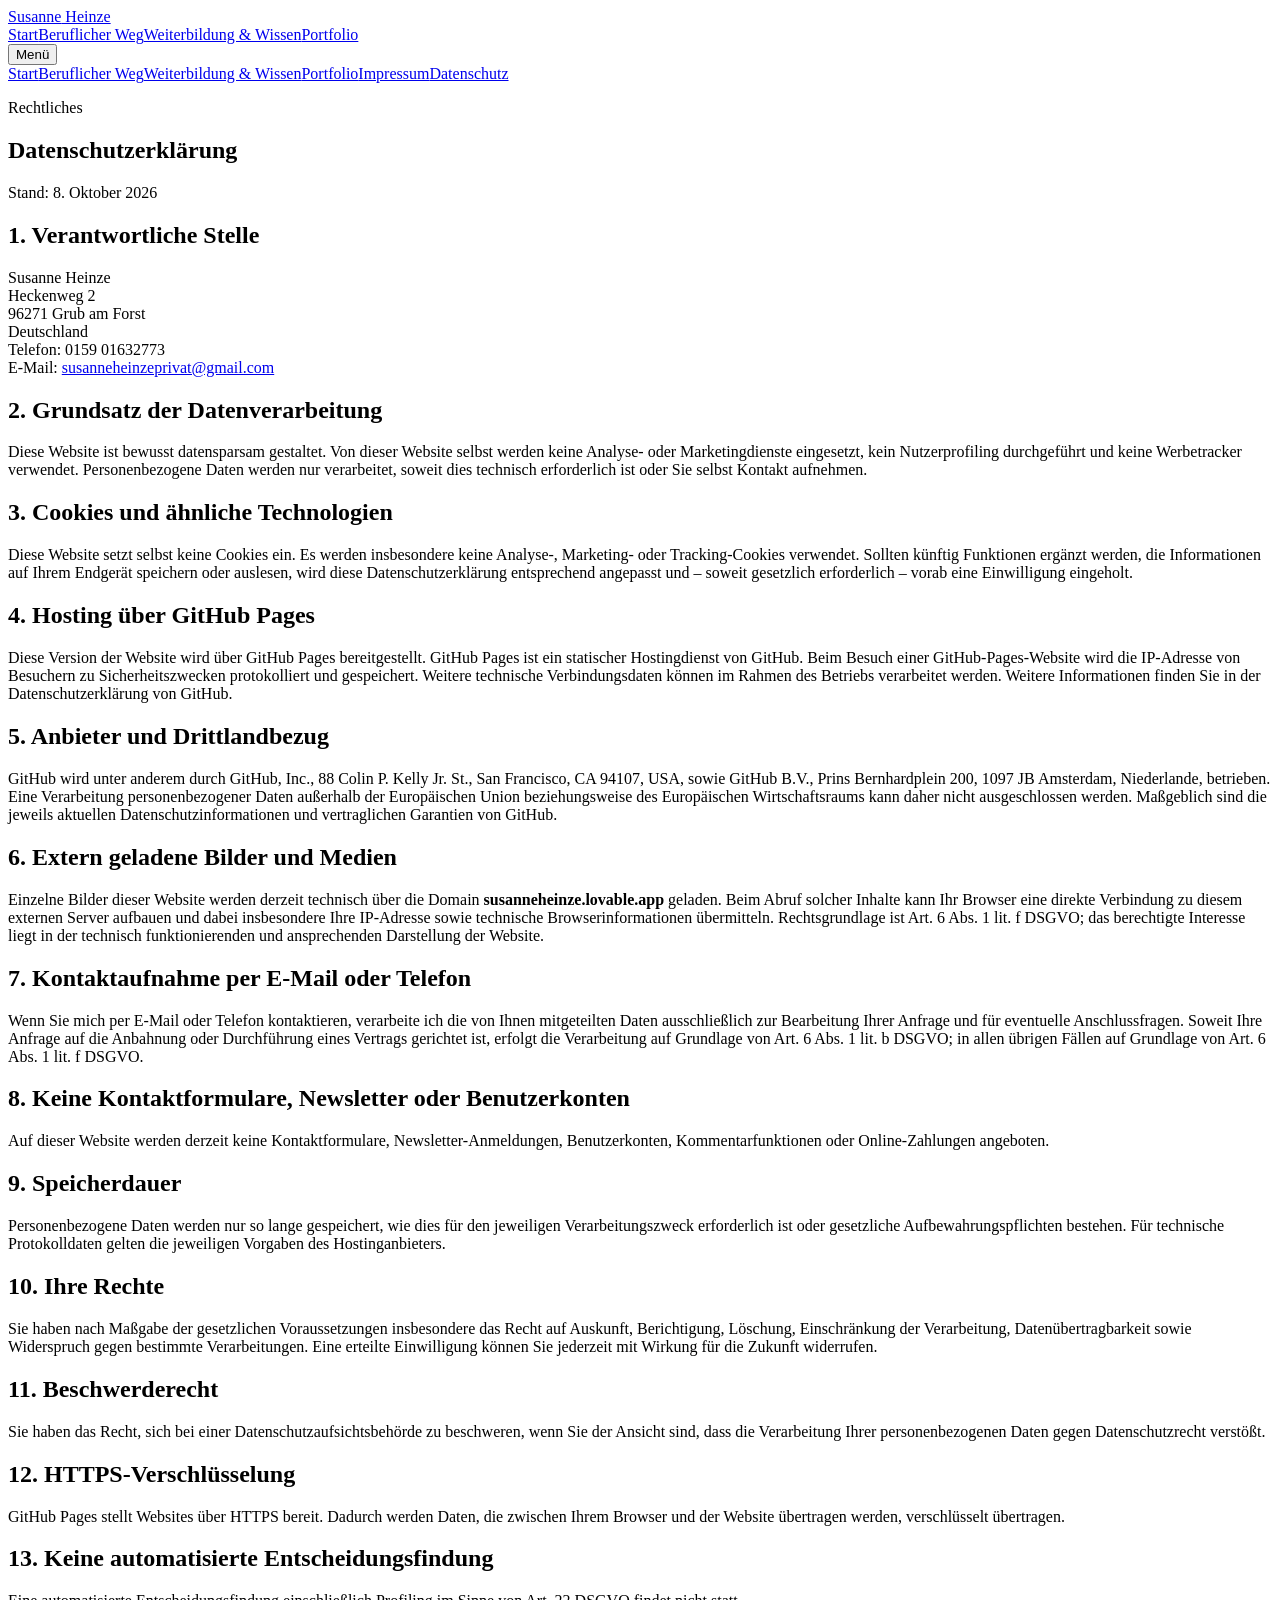
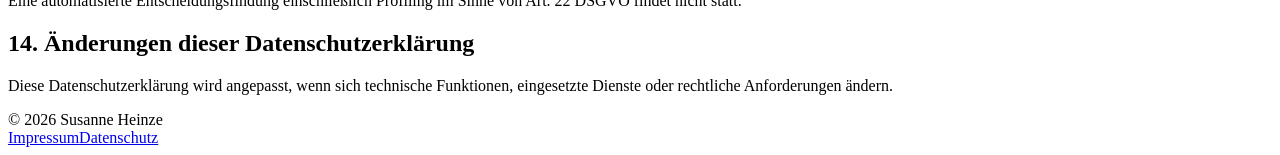
==== v2/datenschutz.html @ 0664cd31 "Create Version 2: v2/datenschutz.html" ====
<!doctype html>
<html lang="de">
<head><meta charset="utf-8"><meta name="viewport" content="width=device-width,initial-scale=1"><title>Datenschutz | Susanne Heinze</title><link rel="stylesheet" href="style.css"></head>
<body>
<header class="site-header"><div class="shell header-inner"><a class="brand" href="index.html"><span>Susanne</span> Heinze</a><nav class="desktop-nav" aria-label="Hauptnavigation"><a href="index.html">Start</a><a href="beruflicher-weg.html">Beruflicher Weg</a><a href="weiterbildung-wissen.html">Weiterbildung & Wissen</a><a href="portfolio.html">Portfolio</a></nav><button class="menu-button" type="button" aria-expanded="false">Menü</button></div><div class="mobile-nav" aria-hidden="true"><a href="index.html">Start</a><a href="beruflicher-weg.html">Beruflicher Weg</a><a href="weiterbildung-wissen.html">Weiterbildung & Wissen</a><a href="portfolio.html">Portfolio</a><a href="impressum.html">Impressum</a><a href="datenschutz.html">Datenschutz</a></div></header>
<main>
<section class="page-hero compact"><div class="shell page-hero-inner reveal"><p class="kicker">Rechtliches</p><h1>Datenschutzerklärung</h1><p>Stand: 8. Oktober 2026</p></div></section>
<section class="section"><div class="shell legal-copy reveal">
<h2>1. Verantwortliche Stelle</h2><p>Susanne Heinze<br>Heckenweg 2<br>96271 Grub am Forst<br>Deutschland<br>Telefon: 0159 01632773<br>E-Mail: <a href="mailto:susanneheinzeprivat@gmail.com">susanneheinzeprivat@gmail.com</a></p>
<h2>2. Grundsatz der Datenverarbeitung</h2><p>Diese Website ist bewusst datensparsam gestaltet. Von dieser Website selbst werden keine Analyse- oder Marketingdienste eingesetzt, kein Nutzerprofiling durchgeführt und keine Werbetracker verwendet. Personenbezogene Daten werden nur verarbeitet, soweit dies technisch erforderlich ist oder Sie selbst Kontakt aufnehmen.</p>
<h2>3. Cookies und ähnliche Technologien</h2><p>Diese Website setzt selbst keine Cookies ein. Es werden insbesondere keine Analyse-, Marketing- oder Tracking-Cookies verwendet. Sollten künftig Funktionen ergänzt werden, die Informationen auf Ihrem Endgerät speichern oder auslesen, wird diese Datenschutzerklärung entsprechend angepasst und – soweit gesetzlich erforderlich – vorab eine Einwilligung eingeholt.</p>
<h2>4. Hosting über GitHub Pages</h2><p>Diese Version der Website wird über GitHub Pages bereitgestellt. GitHub Pages ist ein statischer Hostingdienst von GitHub. Beim Besuch einer GitHub-Pages-Website wird die IP-Adresse von Besuchern zu Sicherheitszwecken protokolliert und gespeichert. Weitere technische Verbindungsdaten können im Rahmen des Betriebs verarbeitet werden. Weitere Informationen finden Sie in der Datenschutzerklärung von GitHub.</p>
<h2>5. Anbieter und Drittlandbezug</h2><p>GitHub wird unter anderem durch GitHub, Inc., 88 Colin P. Kelly Jr. St., San Francisco, CA 94107, USA, sowie GitHub B.V., Prins Bernhardplein 200, 1097 JB Amsterdam, Niederlande, betrieben. Eine Verarbeitung personenbezogener Daten außerhalb der Europäischen Union beziehungsweise des Europäischen Wirtschaftsraums kann daher nicht ausgeschlossen werden. Maßgeblich sind die jeweils aktuellen Datenschutzinformationen und vertraglichen Garantien von GitHub.</p>
<h2>6. Extern geladene Bilder und Medien</h2><p>Einzelne Bilder dieser Website werden derzeit technisch über die Domain <strong>susanneheinze.lovable.app</strong> geladen. Beim Abruf solcher Inhalte kann Ihr Browser eine direkte Verbindung zu diesem externen Server aufbauen und dabei insbesondere Ihre IP-Adresse sowie technische Browserinformationen übermitteln. Rechtsgrundlage ist Art. 6 Abs. 1 lit. f DSGVO; das berechtigte Interesse liegt in der technisch funktionierenden und ansprechenden Darstellung der Website.</p>
<h2>7. Kontaktaufnahme per E-Mail oder Telefon</h2><p>Wenn Sie mich per E-Mail oder Telefon kontaktieren, verarbeite ich die von Ihnen mitgeteilten Daten ausschließlich zur Bearbeitung Ihrer Anfrage und für eventuelle Anschlussfragen. Soweit Ihre Anfrage auf die Anbahnung oder Durchführung eines Vertrags gerichtet ist, erfolgt die Verarbeitung auf Grundlage von Art. 6 Abs. 1 lit. b DSGVO; in allen übrigen Fällen auf Grundlage von Art. 6 Abs. 1 lit. f DSGVO.</p>
<h2>8. Keine Kontaktformulare, Newsletter oder Benutzerkonten</h2><p>Auf dieser Website werden derzeit keine Kontaktformulare, Newsletter-Anmeldungen, Benutzerkonten, Kommentarfunktionen oder Online-Zahlungen angeboten.</p>
<h2>9. Speicherdauer</h2><p>Personenbezogene Daten werden nur so lange gespeichert, wie dies für den jeweiligen Verarbeitungszweck erforderlich ist oder gesetzliche Aufbewahrungspflichten bestehen. Für technische Protokolldaten gelten die jeweiligen Vorgaben des Hostinganbieters.</p>
<h2>10. Ihre Rechte</h2><p>Sie haben nach Maßgabe der gesetzlichen Voraussetzungen insbesondere das Recht auf Auskunft, Berichtigung, Löschung, Einschränkung der Verarbeitung, Datenübertragbarkeit sowie Widerspruch gegen bestimmte Verarbeitungen. Eine erteilte Einwilligung können Sie jederzeit mit Wirkung für die Zukunft widerrufen.</p>
<h2>11. Beschwerderecht</h2><p>Sie haben das Recht, sich bei einer Datenschutzaufsichtsbehörde zu beschweren, wenn Sie der Ansicht sind, dass die Verarbeitung Ihrer personenbezogenen Daten gegen Datenschutzrecht verstößt.</p>
<h2>12. HTTPS-Verschlüsselung</h2><p>GitHub Pages stellt Websites über HTTPS bereit. Dadurch werden Daten, die zwischen Ihrem Browser und der Website übertragen werden, verschlüsselt übertragen.</p>
<h2>13. Keine automatisierte Entscheidungsfindung</h2><p>Eine automatisierte Entscheidungsfindung einschließlich Profiling im Sinne von Art. 22 DSGVO findet nicht statt.</p>
<h2>14. Änderungen dieser Datenschutzerklärung</h2><p>Diese Datenschutzerklärung wird angepasst, wenn sich technische Funktionen, eingesetzte Dienste oder rechtliche Anforderungen ändern.</p>
</div></section>
</main>
<footer class="site-footer"><div class="shell footer-inner"><span>© 2026 Susanne Heinze</span><div><a href="impressum.html">Impressum</a><a href="datenschutz.html">Datenschutz</a></div></div></footer>
<script src="script.js"></script>
</body>
</html>
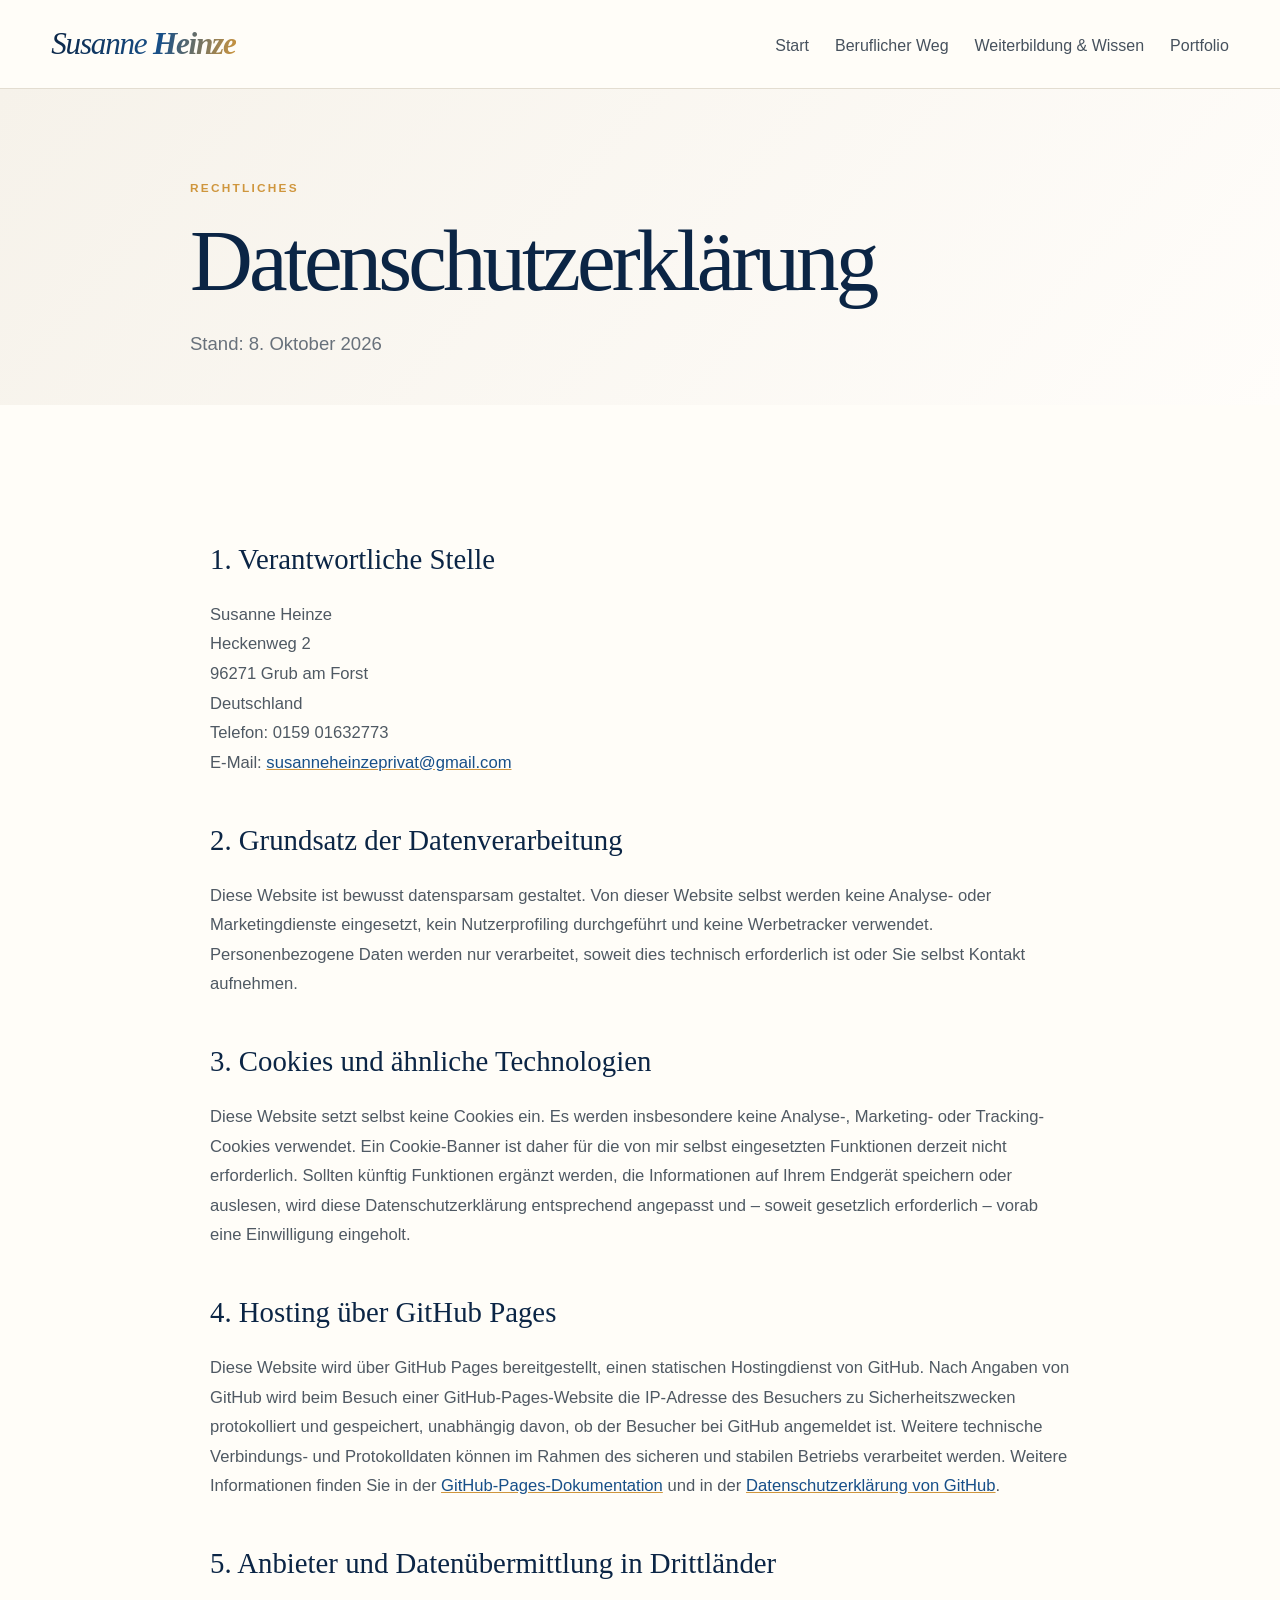
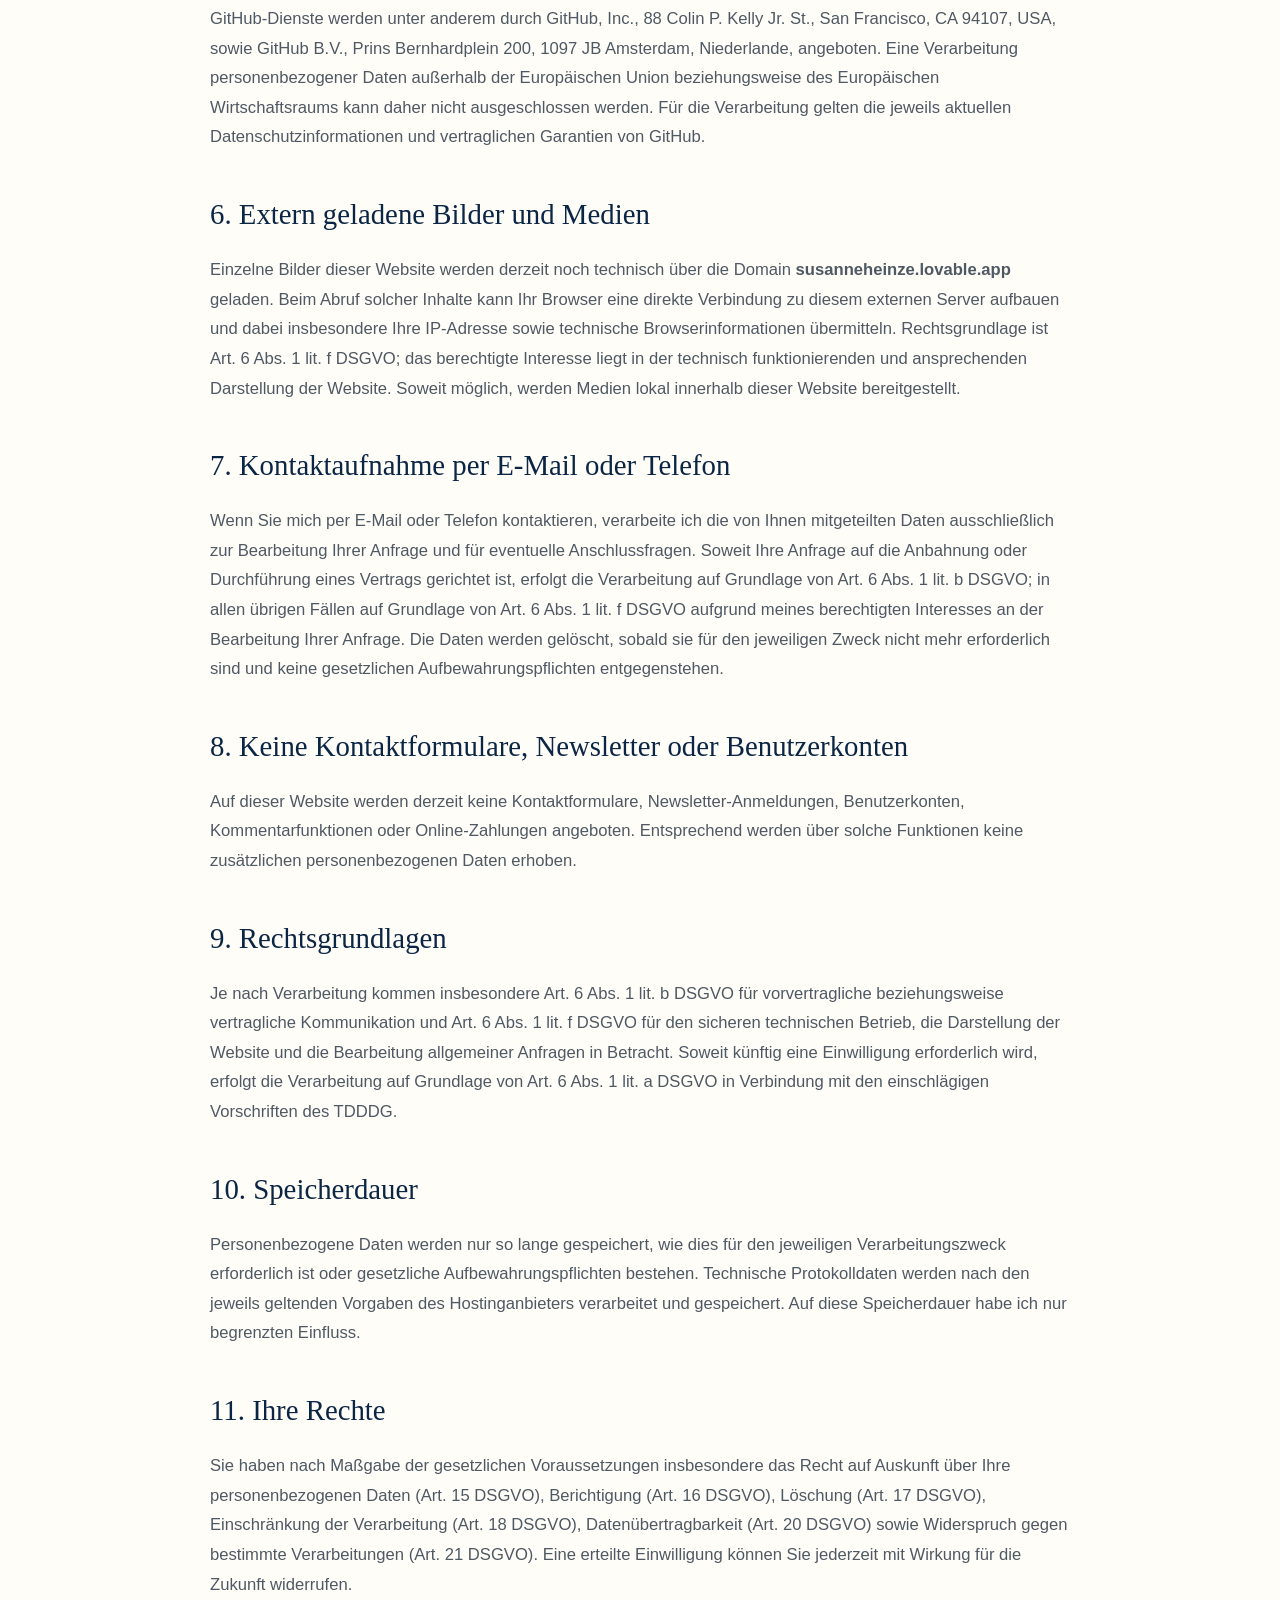
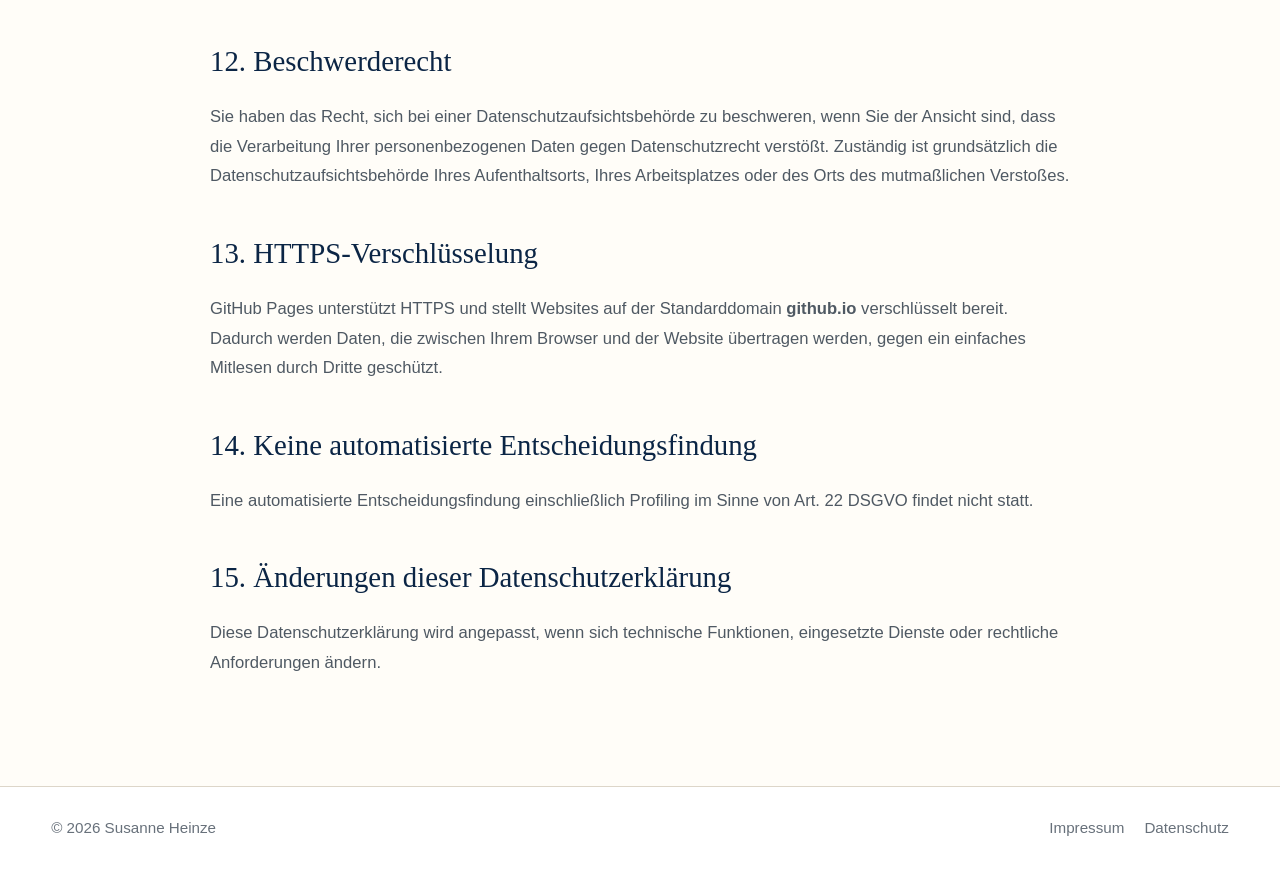
==== commit 6c1b26d3: "Restore detailed privacy policy for GitHub Pages" ====
--- a/v2/datenschutz.html
+++ b/v2/datenschutz.html
@@ -6,20 +6,50 @@
 <main>
 <section class="page-hero compact"><div class="shell page-hero-inner reveal"><p class="kicker">Rechtliches</p><h1>Datenschutzerklärung</h1><p>Stand: 8. Oktober 2026</p></div></section>
 <section class="section"><div class="shell legal-copy reveal">
-<h2>1. Verantwortliche Stelle</h2><p>Susanne Heinze<br>Heckenweg 2<br>96271 Grub am Forst<br>Deutschland<br>Telefon: 0159 01632773<br>E-Mail: <a href="mailto:susanneheinzeprivat@gmail.com">susanneheinzeprivat@gmail.com</a></p>
-<h2>2. Grundsatz der Datenverarbeitung</h2><p>Diese Website ist bewusst datensparsam gestaltet. Von dieser Website selbst werden keine Analyse- oder Marketingdienste eingesetzt, kein Nutzerprofiling durchgeführt und keine Werbetracker verwendet. Personenbezogene Daten werden nur verarbeitet, soweit dies technisch erforderlich ist oder Sie selbst Kontakt aufnehmen.</p>
-<h2>3. Cookies und ähnliche Technologien</h2><p>Diese Website setzt selbst keine Cookies ein. Es werden insbesondere keine Analyse-, Marketing- oder Tracking-Cookies verwendet. Sollten künftig Funktionen ergänzt werden, die Informationen auf Ihrem Endgerät speichern oder auslesen, wird diese Datenschutzerklärung entsprechend angepasst und – soweit gesetzlich erforderlich – vorab eine Einwilligung eingeholt.</p>
-<h2>4. Hosting über GitHub Pages</h2><p>Diese Version der Website wird über GitHub Pages bereitgestellt. GitHub Pages ist ein statischer Hostingdienst von GitHub. Beim Besuch einer GitHub-Pages-Website wird die IP-Adresse von Besuchern zu Sicherheitszwecken protokolliert und gespeichert. Weitere technische Verbindungsdaten können im Rahmen des Betriebs verarbeitet werden. Weitere Informationen finden Sie in der Datenschutzerklärung von GitHub.</p>
-<h2>5. Anbieter und Drittlandbezug</h2><p>GitHub wird unter anderem durch GitHub, Inc., 88 Colin P. Kelly Jr. St., San Francisco, CA 94107, USA, sowie GitHub B.V., Prins Bernhardplein 200, 1097 JB Amsterdam, Niederlande, betrieben. Eine Verarbeitung personenbezogener Daten außerhalb der Europäischen Union beziehungsweise des Europäischen Wirtschaftsraums kann daher nicht ausgeschlossen werden. Maßgeblich sind die jeweils aktuellen Datenschutzinformationen und vertraglichen Garantien von GitHub.</p>
-<h2>6. Extern geladene Bilder und Medien</h2><p>Einzelne Bilder dieser Website werden derzeit technisch über die Domain <strong>susanneheinze.lovable.app</strong> geladen. Beim Abruf solcher Inhalte kann Ihr Browser eine direkte Verbindung zu diesem externen Server aufbauen und dabei insbesondere Ihre IP-Adresse sowie technische Browserinformationen übermitteln. Rechtsgrundlage ist Art. 6 Abs. 1 lit. f DSGVO; das berechtigte Interesse liegt in der technisch funktionierenden und ansprechenden Darstellung der Website.</p>
-<h2>7. Kontaktaufnahme per E-Mail oder Telefon</h2><p>Wenn Sie mich per E-Mail oder Telefon kontaktieren, verarbeite ich die von Ihnen mitgeteilten Daten ausschließlich zur Bearbeitung Ihrer Anfrage und für eventuelle Anschlussfragen. Soweit Ihre Anfrage auf die Anbahnung oder Durchführung eines Vertrags gerichtet ist, erfolgt die Verarbeitung auf Grundlage von Art. 6 Abs. 1 lit. b DSGVO; in allen übrigen Fällen auf Grundlage von Art. 6 Abs. 1 lit. f DSGVO.</p>
-<h2>8. Keine Kontaktformulare, Newsletter oder Benutzerkonten</h2><p>Auf dieser Website werden derzeit keine Kontaktformulare, Newsletter-Anmeldungen, Benutzerkonten, Kommentarfunktionen oder Online-Zahlungen angeboten.</p>
-<h2>9. Speicherdauer</h2><p>Personenbezogene Daten werden nur so lange gespeichert, wie dies für den jeweiligen Verarbeitungszweck erforderlich ist oder gesetzliche Aufbewahrungspflichten bestehen. Für technische Protokolldaten gelten die jeweiligen Vorgaben des Hostinganbieters.</p>
-<h2>10. Ihre Rechte</h2><p>Sie haben nach Maßgabe der gesetzlichen Voraussetzungen insbesondere das Recht auf Auskunft, Berichtigung, Löschung, Einschränkung der Verarbeitung, Datenübertragbarkeit sowie Widerspruch gegen bestimmte Verarbeitungen. Eine erteilte Einwilligung können Sie jederzeit mit Wirkung für die Zukunft widerrufen.</p>
-<h2>11. Beschwerderecht</h2><p>Sie haben das Recht, sich bei einer Datenschutzaufsichtsbehörde zu beschweren, wenn Sie der Ansicht sind, dass die Verarbeitung Ihrer personenbezogenen Daten gegen Datenschutzrecht verstößt.</p>
-<h2>12. HTTPS-Verschlüsselung</h2><p>GitHub Pages stellt Websites über HTTPS bereit. Dadurch werden Daten, die zwischen Ihrem Browser und der Website übertragen werden, verschlüsselt übertragen.</p>
-<h2>13. Keine automatisierte Entscheidungsfindung</h2><p>Eine automatisierte Entscheidungsfindung einschließlich Profiling im Sinne von Art. 22 DSGVO findet nicht statt.</p>
-<h2>14. Änderungen dieser Datenschutzerklärung</h2><p>Diese Datenschutzerklärung wird angepasst, wenn sich technische Funktionen, eingesetzte Dienste oder rechtliche Anforderungen ändern.</p>
+<h2>1. Verantwortliche Stelle</h2>
+<p>Susanne Heinze<br>Heckenweg 2<br>96271 Grub am Forst<br>Deutschland<br>Telefon: 0159 01632773<br>E-Mail: <a href="mailto:susanneheinzeprivat@gmail.com">susanneheinzeprivat@gmail.com</a></p>
+
+<h2>2. Grundsatz der Datenverarbeitung</h2>
+<p>Diese Website ist bewusst datensparsam gestaltet. Von dieser Website selbst werden keine Analyse- oder Marketingdienste eingesetzt, kein Nutzerprofiling durchgeführt und keine Werbetracker verwendet. Personenbezogene Daten werden nur verarbeitet, soweit dies technisch erforderlich ist oder Sie selbst Kontakt aufnehmen.</p>
+
+<h2>3. Cookies und ähnliche Technologien</h2>
+<p>Diese Website setzt selbst keine Cookies ein. Es werden insbesondere keine Analyse-, Marketing- oder Tracking-Cookies verwendet. Ein Cookie-Banner ist daher für die von mir selbst eingesetzten Funktionen derzeit nicht erforderlich. Sollten künftig Funktionen ergänzt werden, die Informationen auf Ihrem Endgerät speichern oder auslesen, wird diese Datenschutzerklärung entsprechend angepasst und – soweit gesetzlich erforderlich – vorab eine Einwilligung eingeholt.</p>
+
+<h2>4. Hosting über GitHub Pages</h2>
+<p>Diese Website wird über GitHub Pages bereitgestellt, einen statischen Hostingdienst von GitHub. Nach Angaben von GitHub wird beim Besuch einer GitHub-Pages-Website die IP-Adresse des Besuchers zu Sicherheitszwecken protokolliert und gespeichert, unabhängig davon, ob der Besucher bei GitHub angemeldet ist. Weitere technische Verbindungs- und Protokolldaten können im Rahmen des sicheren und stabilen Betriebs verarbeitet werden. Weitere Informationen finden Sie in der <a href="https://docs.github.com/de/pages/getting-started-with-github-pages/what-is-github-pages" target="_blank" rel="noopener">GitHub-Pages-Dokumentation</a> und in der <a href="https://docs.github.com/de/site-policy/privacy-policies/github-general-privacy-statement" target="_blank" rel="noopener">Datenschutzerklärung von GitHub</a>.</p>
+
+<h2>5. Anbieter und Datenübermittlung in Drittländer</h2>
+<p>GitHub-Dienste werden unter anderem durch GitHub, Inc., 88 Colin P. Kelly Jr. St., San Francisco, CA 94107, USA, sowie GitHub B.V., Prins Bernhardplein 200, 1097 JB Amsterdam, Niederlande, angeboten. Eine Verarbeitung personenbezogener Daten außerhalb der Europäischen Union beziehungsweise des Europäischen Wirtschaftsraums kann daher nicht ausgeschlossen werden. Für die Verarbeitung gelten die jeweils aktuellen Datenschutzinformationen und vertraglichen Garantien von GitHub.</p>
+
+<h2>6. Extern geladene Bilder und Medien</h2>
+<p>Einzelne Bilder dieser Website werden derzeit noch technisch über die Domain <strong>susanneheinze.lovable.app</strong> geladen. Beim Abruf solcher Inhalte kann Ihr Browser eine direkte Verbindung zu diesem externen Server aufbauen und dabei insbesondere Ihre IP-Adresse sowie technische Browserinformationen übermitteln. Rechtsgrundlage ist Art. 6 Abs. 1 lit. f DSGVO; das berechtigte Interesse liegt in der technisch funktionierenden und ansprechenden Darstellung der Website. Soweit möglich, werden Medien lokal innerhalb dieser Website bereitgestellt.</p>
+
+<h2>7. Kontaktaufnahme per E-Mail oder Telefon</h2>
+<p>Wenn Sie mich per E-Mail oder Telefon kontaktieren, verarbeite ich die von Ihnen mitgeteilten Daten ausschließlich zur Bearbeitung Ihrer Anfrage und für eventuelle Anschlussfragen. Soweit Ihre Anfrage auf die Anbahnung oder Durchführung eines Vertrags gerichtet ist, erfolgt die Verarbeitung auf Grundlage von Art. 6 Abs. 1 lit. b DSGVO; in allen übrigen Fällen auf Grundlage von Art. 6 Abs. 1 lit. f DSGVO aufgrund meines berechtigten Interesses an der Bearbeitung Ihrer Anfrage. Die Daten werden gelöscht, sobald sie für den jeweiligen Zweck nicht mehr erforderlich sind und keine gesetzlichen Aufbewahrungspflichten entgegenstehen.</p>
+
+<h2>8. Keine Kontaktformulare, Newsletter oder Benutzerkonten</h2>
+<p>Auf dieser Website werden derzeit keine Kontaktformulare, Newsletter-Anmeldungen, Benutzerkonten, Kommentarfunktionen oder Online-Zahlungen angeboten. Entsprechend werden über solche Funktionen keine zusätzlichen personenbezogenen Daten erhoben.</p>
+
+<h2>9. Rechtsgrundlagen</h2>
+<p>Je nach Verarbeitung kommen insbesondere Art. 6 Abs. 1 lit. b DSGVO für vorvertragliche beziehungsweise vertragliche Kommunikation und Art. 6 Abs. 1 lit. f DSGVO für den sicheren technischen Betrieb, die Darstellung der Website und die Bearbeitung allgemeiner Anfragen in Betracht. Soweit künftig eine Einwilligung erforderlich wird, erfolgt die Verarbeitung auf Grundlage von Art. 6 Abs. 1 lit. a DSGVO in Verbindung mit den einschlägigen Vorschriften des TDDDG.</p>
+
+<h2>10. Speicherdauer</h2>
+<p>Personenbezogene Daten werden nur so lange gespeichert, wie dies für den jeweiligen Verarbeitungszweck erforderlich ist oder gesetzliche Aufbewahrungspflichten bestehen. Technische Protokolldaten werden nach den jeweils geltenden Vorgaben des Hostinganbieters verarbeitet und gespeichert. Auf diese Speicherdauer habe ich nur begrenzten Einfluss.</p>
+
+<h2>11. Ihre Rechte</h2>
+<p>Sie haben nach Maßgabe der gesetzlichen Voraussetzungen insbesondere das Recht auf Auskunft über Ihre personenbezogenen Daten (Art. 15 DSGVO), Berichtigung (Art. 16 DSGVO), Löschung (Art. 17 DSGVO), Einschränkung der Verarbeitung (Art. 18 DSGVO), Datenübertragbarkeit (Art. 20 DSGVO) sowie Widerspruch gegen bestimmte Verarbeitungen (Art. 21 DSGVO). Eine erteilte Einwilligung können Sie jederzeit mit Wirkung für die Zukunft widerrufen.</p>
+
+<h2>12. Beschwerderecht</h2>
+<p>Sie haben das Recht, sich bei einer Datenschutzaufsichtsbehörde zu beschweren, wenn Sie der Ansicht sind, dass die Verarbeitung Ihrer personenbezogenen Daten gegen Datenschutzrecht verstößt. Zuständig ist grundsätzlich die Datenschutzaufsichtsbehörde Ihres Aufenthaltsorts, Ihres Arbeitsplatzes oder des Orts des mutmaßlichen Verstoßes.</p>
+
+<h2>13. HTTPS-Verschlüsselung</h2>
+<p>GitHub Pages unterstützt HTTPS und stellt Websites auf der Standarddomain <strong>github.io</strong> verschlüsselt bereit. Dadurch werden Daten, die zwischen Ihrem Browser und der Website übertragen werden, gegen ein einfaches Mitlesen durch Dritte geschützt.</p>
+
+<h2>14. Keine automatisierte Entscheidungsfindung</h2>
+<p>Eine automatisierte Entscheidungsfindung einschließlich Profiling im Sinne von Art. 22 DSGVO findet nicht statt.</p>
+
+<h2>15. Änderungen dieser Datenschutzerklärung</h2>
+<p>Diese Datenschutzerklärung wird angepasst, wenn sich technische Funktionen, eingesetzte Dienste oder rechtliche Anforderungen ändern.</p>
 </div></section>
 </main>
 <footer class="site-footer"><div class="shell footer-inner"><span>© 2026 Susanne Heinze</span><div><a href="impressum.html">Impressum</a><a href="datenschutz.html">Datenschutz</a></div></div></footer>
--- a/v2/style.css
+++ b/v2/style.css
@@ -0,0 +1,151 @@
+:root{
+  --navy:#0b2545;--blue:#174f88;--blue-soft:#dce7f1;--gold:#cf963d;--gold-light:#e6bd78;
+  --ink:#1d2732;--muted:#68717b;--ivory:#f6f2ea;--paper:#fffdf8;--line:#ddd6c9;--white:#fff;
+}
+*{box-sizing:border-box}
+html{scroll-behavior:smooth}
+body{margin:0;background:var(--paper);color:var(--ink);font-family:Arial,Helvetica,sans-serif;font-size:17px;line-height:1.68}
+a{color:inherit;text-decoration:none}
+img,video{display:block;max-width:100%}
+button{font:inherit}
+.shell{width:min(1180px,92vw);margin:0 auto}
+.site-header{position:sticky;top:0;z-index:50;background:rgba(255,253,248,.94);backdrop-filter:blur(14px);border-bottom:1px solid rgba(221,214,201,.8)}
+.header-inner{min-height:88px;display:flex;align-items:center;justify-content:space-between;gap:28px}
+.brand{font-family:Georgia,"Times New Roman",serif;font-style:italic;font-size:1.95rem;font-weight:700;letter-spacing:-.04em;line-height:1;background:linear-gradient(105deg,var(--navy) 0%,var(--blue) 58%,var(--gold) 100%);-webkit-background-clip:text;background-clip:text;color:transparent;white-space:nowrap}
+.brand span{font-weight:400}
+.desktop-nav{display:flex;align-items:center;gap:26px}
+.desktop-nav a{font-size:1rem;color:#46515d;position:relative;padding:30px 0 26px}
+.desktop-nav a::after{content:"";position:absolute;left:0;right:100%;bottom:19px;height:1px;background:var(--gold);transition:right .2s ease}
+.desktop-nav a:hover::after,.desktop-nav a.active::after{right:0}
+.desktop-nav a.active{color:var(--navy);font-weight:700}
+.menu-button{display:none;font-size:1rem;border:1px solid var(--navy);background:transparent;color:var(--navy);border-radius:999px;padding:9px 16px;cursor:pointer}
+.mobile-nav{display:none;padding:14px 4vw 24px;border-top:1px solid var(--line);background:var(--paper)}
+.mobile-nav.open{display:grid}
+.mobile-nav a{padding:14px 0;font-size:1.05rem;border-bottom:1px solid var(--line);color:var(--navy)}
+.hero{padding:74px 0 86px;background:linear-gradient(125deg,var(--ivory) 0%,#fffdfa 62%,#f3eee4 100%)}
+.hero-grid{display:grid;grid-template-columns:1.08fr .92fr;gap:76px;align-items:center}
+.kicker{text-transform:uppercase;letter-spacing:.19em;font-size:.74rem;font-weight:800;color:var(--gold);margin:0 0 18px}
+.kicker.light{color:var(--gold-light)}
+.hero h1,.page-hero h1{font-family:Georgia,"Times New Roman",serif;color:var(--navy);font-weight:500;letter-spacing:-.045em;line-height:1.02;margin:0}
+.hero h1{font-size:clamp(3.2rem,7.2vw,6.5rem);max-width:760px}
+.hero-text{font-size:1.16rem;color:#58636e;max-width:700px;margin:20px 0 0}
+.button-row{display:flex;gap:14px;flex-wrap:wrap;margin-top:32px}
+.button{display:inline-flex;align-items:center;justify-content:center;min-height:48px;padding:0 20px;border-radius:999px;font-size:1rem;font-weight:700;border:1px solid var(--navy);transition:transform .18s ease,background .18s ease}
+.button:hover{transform:translateY(-2px)}
+.button-primary{background:var(--navy);color:var(--white)}
+.button-quiet{background:transparent;color:var(--navy)}
+.hero-visual{position:relative}
+.portrait-frame{position:relative;padding:14px;background:var(--white);box-shadow:0 30px 70px rgba(15,37,66,.14)}
+.portrait-frame::before{content:"";position:absolute;inset:7px;border:1px solid rgba(207,150,61,.55);pointer-events:none}
+.portrait-frame img{width:100%;aspect-ratio:4/5;object-fit:cover}
+.hero-note{position:absolute;left:-38px;bottom:-32px;width:min(360px,82%);padding:22px 24px;background:var(--navy);color:#eef2f6;font-size:1rem;box-shadow:0 18px 45px rgba(11,37,69,.2)}
+.section{padding:92px 0}
+.intro-section{padding-top:104px}
+.section-heading{max-width:760px;margin-bottom:48px}
+.section-heading.narrow{max-width:640px}
+.section-heading h2,.portfolio-heading h2,.contact-grid h2,.focus-grid h2{font-family:Georgia,"Times New Roman",serif;color:var(--navy);font-weight:500;letter-spacing:-.035em;line-height:1.08;margin:0 0 18px;font-size:clamp(2.2rem,4.7vw,4rem)}
+.section-heading p,.portfolio-heading p,.contact-grid p,.focus-copy p{color:var(--muted);font-size:1.05rem}
+.editorial-grid{display:grid;grid-template-columns:repeat(3,1fr);border-top:1px solid var(--line);border-bottom:1px solid var(--line)}
+.editorial-link{padding:34px 30px 38px 0;min-height:250px}
+.editorial-link+.editorial-link{border-left:1px solid var(--line);padding-left:30px}
+.editorial-link .number{display:block;font-size:.77rem;letter-spacing:.16em;color:var(--gold);font-weight:800;margin-bottom:34px}
+.editorial-link h3{font-family:Georgia,"Times New Roman",serif;font-size:1.7rem;color:var(--navy);margin:0 0 12px;font-weight:500}
+.editorial-link p{color:var(--muted);font-size:1.02rem;margin:0 0 28px}
+.text-link{font-size:.94rem;font-weight:800;color:var(--blue);border-bottom:1px solid var(--gold)}
+.focus-band{background:var(--navy);color:var(--white)}
+.focus-grid{display:grid;grid-template-columns:1fr .8fr;gap:90px;align-items:end}
+.focus-grid h2,.section-heading.light h2,.portfolio-heading.light h2{color:var(--white)}
+.focus-copy p{color:#d7e0e9;font-size:1.12rem}
+.contact-grid{display:grid;grid-template-columns:1fr .8fr;gap:80px;align-items:start}
+.contact-grid .button{margin-top:12px}
+.page-hero{padding:90px 0 70px;background:linear-gradient(130deg,var(--ivory),#fffdfa)}
+.page-hero.compact{padding-bottom:46px}
+.page-hero-inner{max-width:900px}
+.page-hero h1{font-size:clamp(3rem,6.8vw,6rem)}
+.page-hero p:not(.kicker){font-size:1.16rem;color:var(--muted);max-width:760px;margin:22px 0 0}
+.career-list{border-top:1px solid var(--line)}
+.career-row{display:grid;grid-template-columns:220px 1fr;gap:42px;padding:38px 0;border-bottom:1px solid var(--line)}
+.career-date{color:var(--gold);font-weight:800;font-size:.9rem;letter-spacing:.06em;text-transform:uppercase;padding-top:5px}
+.career-content h3{font-family:Georgia,"Times New Roman",serif;color:var(--navy);font-size:2rem;font-weight:500;margin:0}
+.career-company{font-weight:700;color:#4c5966;margin:4px 0 16px}
+.career-content ul,.learning-feature ul,.practice-block ul{margin:0;padding-left:1.2rem}
+.soft-section{background:var(--ivory)}
+.education-grid{display:grid;grid-template-columns:1fr 1fr;border-top:1px solid var(--line)}
+.education-item{padding:30px 36px 30px 0;border-bottom:1px solid var(--line)}
+.education-item:nth-child(even){border-left:1px solid var(--line);padding-left:36px}
+.education-item span,.status{display:block;text-transform:uppercase;letter-spacing:.13em;color:var(--gold);font-size:.72rem;font-weight:800}
+.education-item h3{font-family:Georgia,"Times New Roman",serif;color:var(--navy);font-size:1.55rem;margin:8px 0 3px;font-weight:500}
+.education-item p{margin:0;color:var(--muted);font-size:1.02rem}
+.wide-image-section{padding:0 0 92px}
+.wide-image-section img{width:100%;height:min(520px,56vw);object-fit:cover}
+.learning-stack{border-top:1px solid var(--line)}
+.learning-feature{display:grid;grid-template-columns:80px 1fr 1fr;gap:36px;padding:42px 0;border-bottom:1px solid var(--line)}
+.learning-index{font-family:Georgia,"Times New Roman",serif;font-size:2.4rem;color:var(--gold)}
+.learning-feature h3{font-family:Georgia,"Times New Roman",serif;font-size:2rem;font-weight:500;color:var(--navy);margin:5px 0 12px}
+.learning-feature p{color:var(--muted);font-size:1.03rem}
+.practice-grid{display:grid;grid-template-columns:1fr 1fr;gap:64px;margin-top:34px}
+.practice-block{border-top:1px solid rgba(255,255,255,.28);padding-top:26px}
+.practice-block h3{font-family:Georgia,"Times New Roman",serif;font-size:1.8rem;font-weight:500;margin:0 0 18px}
+.practice-block li{color:#dce5ed;margin-bottom:8px}
+.qualification-list{border-top:1px solid var(--line)}
+.qualification{font-size:1.02rem;display:flex;justify-content:space-between;gap:24px;padding:18px 0;border-bottom:1px solid var(--line);font-weight:700;color:var(--navy)}
+.qualification span{font-weight:400;color:var(--muted)}
+.portfolio-section{display:grid;gap:46px}
+.portfolio-heading{max-width:800px}
+.image-mosaic{display:grid;grid-template-columns:1.3fr .7fr;gap:18px;align-items:start}
+.image-mosaic figure{margin:0;overflow:hidden;background:var(--ivory)}
+.image-mosaic img{width:100%;height:100%;object-fit:cover}
+.mosaic-wide{grid-column:1/-1}
+.mosaic-wide img{aspect-ratio:2.2/1}
+.mosaic-tall img{aspect-ratio:4/5}
+.mosaic-fill img{aspect-ratio:4/5}
+.homepage-showcase{margin:0;max-width:1080px}
+.homepage-showcase img{width:100%;height:auto}
+.video-grid{display:grid;grid-template-columns:1fr 1fr;gap:22px}
+.video-panel{background:#0b1118;padding:14px}
+.video-panel video{width:100%;aspect-ratio:16/9;background:#000}
+.video-panel p{color:#edf2f6;margin:12px 4px 2px;font-size:1rem}
+.identity-grid{display:grid;grid-template-columns:1fr 1fr;gap:24px}
+.identity-panel{margin:0;background:#fff;padding:24px;min-height:420px;display:flex;align-items:center;justify-content:center}
+.identity-panel img{max-height:390px;object-fit:contain}
+.poster-grid-v2{display:grid;grid-template-columns:1fr 1fr;gap:28px}
+.poster{margin:0;background:var(--ivory);padding:14px}
+.poster img{width:100%;aspect-ratio:2/3;object-fit:cover}
+.poster figcaption{padding:13px 4px 3px;color:var(--muted);font-size:.98rem}
+.legal-copy{max-width:860px}
+.legal-copy h2{font-family:Georgia,"Times New Roman",serif;color:var(--navy);font-weight:500;font-size:1.8rem;margin:38px 0 12px}
+.legal-copy p{color:#4f5963;font-size:1.04rem;line-height:1.78}
+.legal-copy a{color:var(--blue);text-decoration:underline;text-decoration-color:var(--gold)}
+.legal-copy hr{border:0;border-top:1px solid var(--line);margin:40px 0}
+.site-footer{padding:28px 0;border-top:1px solid var(--line);background:#fff}
+.footer-inner{display:flex;justify-content:space-between;gap:20px;color:var(--muted);font-size:.95rem}
+.footer-inner div{display:flex;gap:20px}
+.footer-inner a:hover{color:var(--navy)}
+.reveal{opacity:1;transform:none}
+.reveal.in{opacity:1;transform:none}
+@media (prefers-reduced-motion:reduce){.reveal{opacity:1;transform:none;transition:none}}
+@media(max-width:900px){
+  .desktop-nav{display:none}.menu-button{display:inline-flex}
+  .hero-grid,.focus-grid,.contact-grid{grid-template-columns:1fr;gap:48px}
+  .hero-note{left:18px;bottom:-26px}
+  .editorial-grid{grid-template-columns:1fr}
+  .editorial-link,.editorial-link+.editorial-link{padding:28px 0;border-left:0;border-bottom:1px solid var(--line)}
+  .career-row{grid-template-columns:1fr;gap:12px}
+  .learning-feature{grid-template-columns:58px 1fr}
+  .learning-feature ul{grid-column:2}
+  .practice-grid,.education-grid,.video-grid,.identity-grid,.poster-grid-v2{grid-template-columns:1fr}
+  .education-item:nth-child(even){border-left:0;padding-left:0}
+  .image-mosaic{grid-template-columns:1fr 1fr}
+}
+@media(max-width:600px){
+  .header-inner{min-height:76px}.brand{font-size:1.58rem}
+  .hero{padding:54px 0 72px}.hero h1{font-size:clamp(2.8rem,14vw,4.5rem)}
+  .hero-note{position:relative;left:auto;bottom:auto;width:100%;margin-top:0}
+  .section{padding:68px 0}.page-hero{padding:64px 0 52px}
+  .page-hero h1{font-size:clamp(2.65rem,13vw,4.4rem)}
+  .section-heading h2,.portfolio-heading h2,.contact-grid h2,.focus-grid h2{font-size:clamp(2rem,10vw,3.2rem)}
+  .career-content h3,.learning-feature h3{font-size:1.6rem}
+  .learning-feature{grid-template-columns:1fr}.learning-feature ul{grid-column:auto}
+  .image-mosaic{grid-template-columns:1fr}.mosaic-wide{grid-column:auto}.mosaic-wide img{aspect-ratio:1.4/1}
+  .footer-inner{flex-direction:column}
+}
